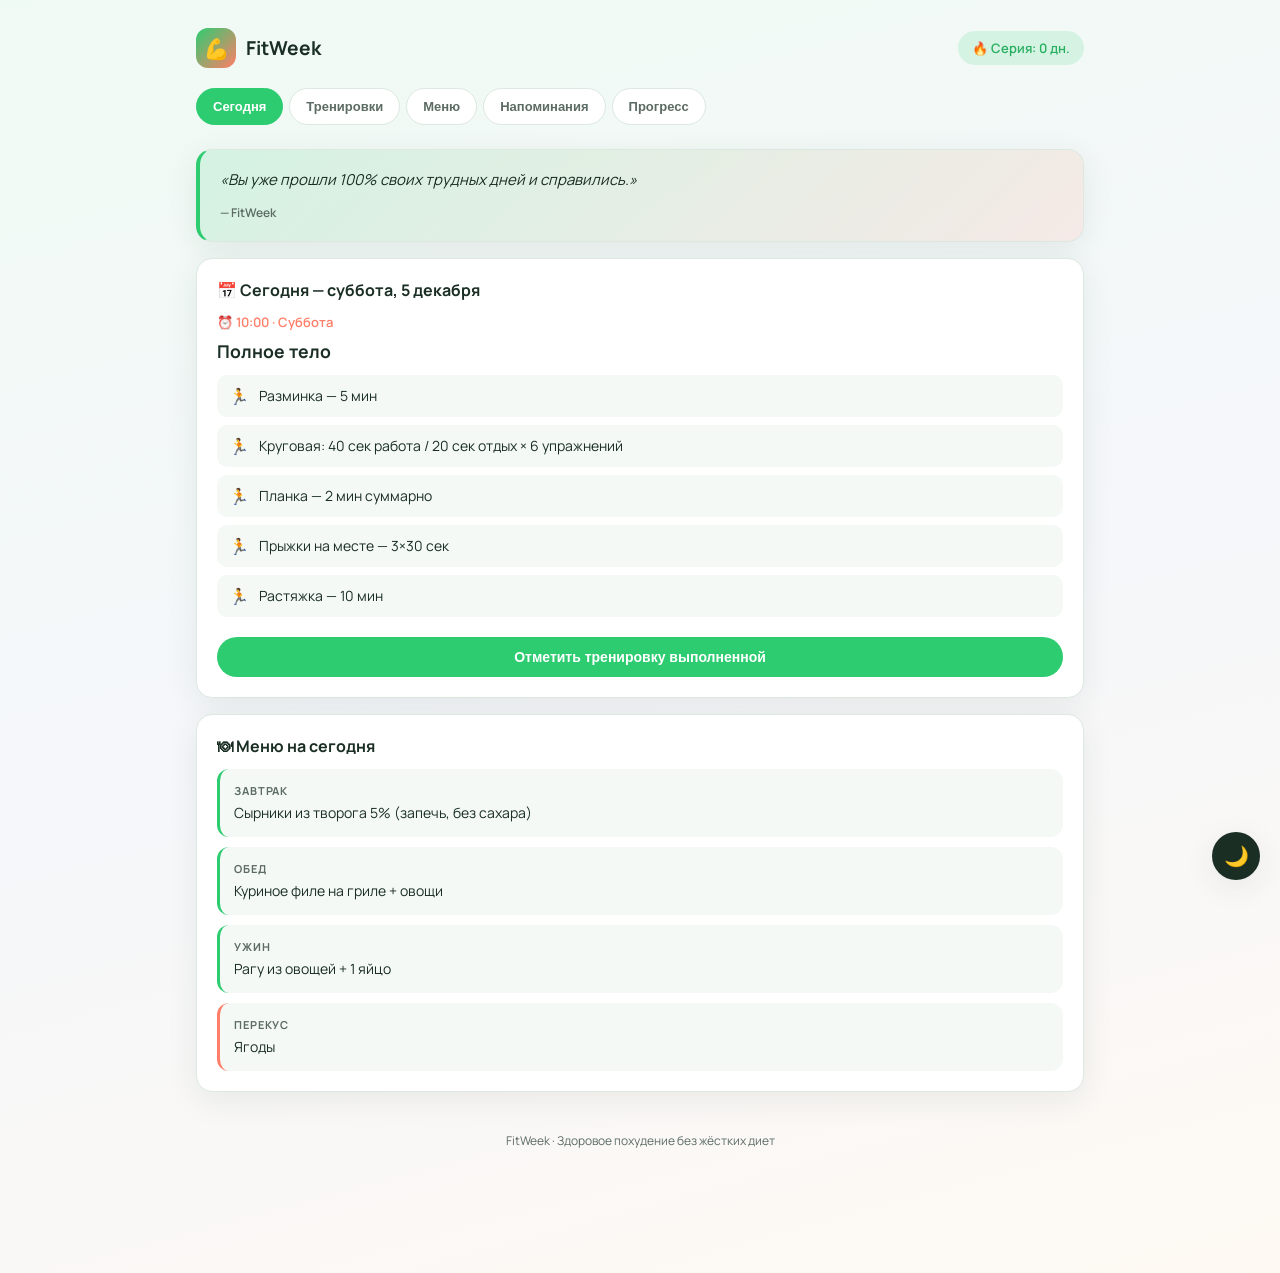
==== fit-app/index.html @ c219d65a "Создала простое руководство для худеющего" ====
<!DOCTYPE html>
<html lang="ru">
<head>
<meta charset="UTF-8">
<meta name="viewport" content="width=device-width, initial-scale=1.0">
<meta name="description" content="FitWeek — тренировки, меню и мотивация для здорового похудения">
<title>FitWeek — путь к стройности</title>
<link rel="preconnect" href="https://fonts.googleapis.com">
<link rel="preconnect" href="https://fonts.gstatic.com" crossorigin>
<link href="https://fonts.googleapis.com/css2?family=Manrope:wght@400;500;600;700&display=swap" rel="stylesheet">
<script>
(function(){
  if(localStorage.getItem("fitTheme") === "dark"){
    document.documentElement.setAttribute("data-theme","dark");
  }
})();
</script>
<style>
:root{
  --bg:linear-gradient(165deg,#f0faf4 0%,#f5f7fa 50%,#fef9f3 100%);
  --surface:#ffffff;
  --surface2:#f4f9f6;
  --text:#1a2e24;
  --text-muted:#5c6b63;
  --accent:#2ecc71;
  --accent-dark:#27ae60;
  --accent-soft:rgba(46,204,113,0.15);
  --coral:#ff7e67;
  --border:#dce8e0;
  --shadow:0 8px 32px rgba(26,46,36,0.08);
  --radius:16px;
  --font:'Manrope',system-ui,sans-serif;
  --theme-btn-bg:#1a2e24;
  --theme-btn-color:#fff;
}
html[data-theme="dark"]{
  --bg:linear-gradient(165deg,#0f1412 0%,#141a17 50%,#1a1510 100%);
  --surface:#1c2420;
  --surface2:#232b27;
  --text:#e8f0eb;
  --text-muted:#9aab9f;
  --accent:#3dd68a;
  --accent-dark:#2ecc71;
  --accent-soft:rgba(61,214,138,0.12);
  --coral:#ff9a85;
  --border:#2d3832;
  --shadow:0 8px 32px rgba(0,0,0,0.35);
  --theme-btn-bg:#e8f0eb;
  --theme-btn-color:#0f1412;
}
*{box-sizing:border-box;margin:0;padding:0}
body{
  font-family:var(--font);
  background:var(--bg);
  color:var(--text);
  min-height:100vh;
  transition:background .3s,color .3s;
}
.app{max-width:920px;margin:0 auto;padding:16px 16px 100px}
header.app-header{
  display:flex;align-items:center;justify-content:space-between;
  padding:12px 0 20px;gap:12px;flex-wrap:wrap;
}
.logo{display:flex;align-items:center;gap:10px;font-weight:700;font-size:1.2rem}
.logo-icon{
  width:40px;height:40px;border-radius:12px;
  background:linear-gradient(135deg,var(--accent),var(--coral));
  display:flex;align-items:center;justify-content:center;font-size:20px;
}
.streak-badge{
  padding:8px 14px;border-radius:999px;
  background:var(--accent-soft);font-size:13px;font-weight:600;color:var(--accent-dark);
}
nav.tabs{
  display:flex;gap:6px;overflow-x:auto;padding-bottom:4px;
  scrollbar-width:none;margin-bottom:20px;
}
nav.tabs::-webkit-scrollbar{display:none}
.tab{
  flex-shrink:0;padding:10px 16px;border-radius:999px;
  border:1px solid var(--border);background:var(--surface);
  font-size:13px;font-weight:600;cursor:pointer;color:var(--text-muted);
  transition:all .2s;
}
.tab.active{background:var(--accent);color:#fff;border-color:var(--accent)}
.panel{display:none;animation:fadeIn .35s ease}
.panel.active{display:block}
@keyframes fadeIn{from{opacity:0;transform:translateY(8px)}to{opacity:1;transform:none}}
.card{
  background:var(--surface);border:1px solid var(--border);
  border-radius:var(--radius);padding:20px;margin-bottom:16px;box-shadow:var(--shadow);
  transition:background .3s,border-color .3s;
}
.card-title{font-size:1rem;font-weight:700;margin-bottom:12px}
.motivation{
  background:linear-gradient(135deg,var(--accent-soft),rgba(255,126,103,0.12));
  border-left:4px solid var(--accent);padding:18px 20px;
  font-size:15px;line-height:1.65;font-style:italic;color:var(--text);
}
.motivation-author{display:block;margin-top:10px;font-size:12px;font-style:normal;color:var(--text-muted);font-weight:600}
.day-picker{display:flex;gap:6px;overflow-x:auto;margin-bottom:16px;padding-bottom:4px}
.day-btn{
  flex-shrink:0;min-width:44px;padding:10px 8px;border-radius:12px;
  border:1px solid var(--border);background:var(--surface2);
  text-align:center;cursor:pointer;font-size:12px;font-weight:600;
  transition:all .2s;
}
.day-btn span{display:block;font-size:10px;color:var(--text-muted);margin-top:2px}
.day-btn.active{background:var(--accent);color:#fff;border-color:var(--accent)}
.day-btn.active span{color:rgba(255,255,255,.85)}
.day-btn.done::after{content:'✓';display:block;font-size:10px;color:var(--accent)}
.workout-time{font-size:13px;color:var(--coral);font-weight:600;margin-bottom:8px}
.exercise-list{list-style:none}
.exercise-list li{
  padding:10px 12px;margin-bottom:8px;border-radius:10px;
  background:var(--surface2);font-size:14px;display:flex;align-items:center;gap:10px;
}
.exercise-list li::before{content:'🏃';font-size:16px}
.exercise-list.rest li::before{content:'🧘'}
.btn{
  display:inline-flex;align-items:center;justify-content:center;gap:8px;
  padding:12px 20px;border:none;border-radius:999px;
  font-size:14px;font-weight:600;cursor:pointer;transition:all .2s;
}
.btn-primary{background:var(--accent);color:#fff}
.btn-primary:hover{background:var(--accent-dark);transform:translateY(-1px)}
.btn-outline{background:transparent;border:1px solid var(--accent);color:var(--accent)}
.btn-block{width:100%;margin-top:12px}
.meal-grid{display:grid;gap:10px}
.meal-item{
  padding:14px;border-radius:12px;background:var(--surface2);
  border-left:3px solid var(--accent);
}
.meal-item.snack{border-left-color:var(--coral)}
.meal-label{font-size:11px;font-weight:700;text-transform:uppercase;letter-spacing:.08em;color:var(--text-muted);margin-bottom:4px}
.meal-text{font-size:14px;line-height:1.5}
.week-grid{display:grid;gap:12px}
@media(min-width:600px){.week-grid{grid-template-columns:1fr 1fr}}
.week-day-card{
  padding:16px;border-radius:14px;background:var(--surface2);
  border:1px solid var(--border);cursor:pointer;transition:all .2s;
}
.week-day-card:hover{border-color:var(--accent)}
.week-day-card h4{font-size:14px;margin-bottom:6px}
.week-day-card p{font-size:12px;color:var(--text-muted);line-height:1.5}
.reminder-row{
  display:flex;align-items:center;justify-content:space-between;
  padding:14px 0;border-bottom:1px solid var(--border);gap:12px;
}
.reminder-row:last-child{border-bottom:none}
.reminder-info h4{font-size:14px;margin-bottom:2px}
.reminder-info p{font-size:12px;color:var(--text-muted)}
.toggle{
  width:48px;height:26px;border-radius:999px;background:var(--border);
  position:relative;cursor:pointer;flex-shrink:0;transition:background .2s;
}
.toggle.on{background:var(--accent)}
.toggle::after{
  content:'';position:absolute;top:3px;left:3px;width:20px;height:20px;
  border-radius:50%;background:#fff;transition:transform .2s;box-shadow:0 2px 4px rgba(0,0,0,.15);
}
.toggle.on::after{transform:translateX(22px)}
.time-input{
  padding:8px 12px;border-radius:8px;border:1px solid var(--border);
  background:var(--surface);color:var(--text);font:inherit;font-size:14px;
}
.progress-stats{display:grid;grid-template-columns:repeat(3,1fr);gap:10px;margin-bottom:16px}
.stat-box{
  text-align:center;padding:16px 8px;border-radius:14px;
  background:var(--surface2);border:1px solid var(--border);
}
.stat-num{font-size:28px;font-weight:700;color:var(--accent);line-height:1}
.stat-label{font-size:11px;color:var(--text-muted);margin-top:4px}
.toast{
  position:fixed;bottom:88px;left:50%;transform:translateX(-50%) translateY(20px);
  max-width:90%;padding:14px 20px;border-radius:14px;
  background:var(--text);color:var(--surface);
  font-size:14px;font-weight:500;opacity:0;pointer-events:none;
  transition:all .35s;z-index:200;text-align:center;
}
.toast.show{opacity:1;transform:translateX(-50%) translateY(0)}
.theme-toggle{
  position:fixed;right:20px;bottom:20px;z-index:150;
  width:48px;height:48px;border-radius:50%;border:none;cursor:pointer;
  background:var(--theme-btn-bg);color:var(--theme-btn-color);
  font-size:20px;box-shadow:var(--shadow);
}
footer.app-footer{text-align:center;padding:24px 0;font-size:12px;color:var(--text-muted)}
</style>
</head>
<body>

<div class="app">

<header class="app-header">
  <div class="logo">
    <div class="logo-icon">💪</div>
    FitWeek
  </div>
  <div class="streak-badge" id="streakBadge">🔥 Серия: 0 дней</div>
</header>

<!-- Вкладки навигации -->
<nav class="tabs" id="tabs">
  <button type="button" class="tab active" data-panel="today">Сегодня</button>
  <button type="button" class="tab" data-panel="workouts">Тренировки</button>
  <button type="button" class="tab" data-panel="menu">Меню</button>
  <button type="button" class="tab" data-panel="reminders">Напоминания</button>
  <button type="button" class="tab" data-panel="progress">Прогресс</button>
</nav>

<!-- ===== СЕГОДНЯ ===== -->
<section class="panel active" id="panel-today">

  <div class="card motivation" id="motivationBlock">
    <span id="motivationText">Загрузка...</span>
    <span class="motivation-author" id="motivationAuthor"></span>
  </div>

  <div class="card">
    <div class="card-title">📅 Сегодня — <span id="todayDate"></span></div>
    <div id="todayWorkout"></div>
    <button type="button" class="btn btn-primary btn-block" id="markDoneBtn">Отметить тренировку выполненной</button>
  </div>

  <div class="card">
    <div class="card-title">🍽 Меню на сегодня</div>
    <div class="meal-grid" id="todayMeals"></div>
  </div>

</section>

<!-- ===== ТРЕНИРОВКИ ===== -->
<section class="panel" id="panel-workouts">

  <div class="card">
    <div class="card-title">Расписание тренировок на неделю</div>
    <div class="day-picker" id="workoutDayPicker"></div>
    <div id="workoutDetail"></div>
  </div>

  <div class="card">
    <div class="card-title">Обзор недели</div>
    <div class="week-grid" id="workoutWeek"></div>
  </div>

</section>

<!-- ===== МЕНЮ ===== -->
<section class="panel" id="panel-menu">

  <div class="card">
    <div class="card-title">Меню на неделю (~1500 ккал/день)</div>
    <div class="day-picker" id="menuDayPicker"></div>
    <div class="meal-grid" id="menuDetail"></div>
  </div>

</section>

<!-- ===== НАПОМИНАНИЯ ===== -->
<section class="panel" id="panel-reminders">

  <div class="card">
    <div class="card-title">🔔 Напоминания</div>
    <p style="font-size:13px;color:var(--text-muted);margin-bottom:16px;line-height:1.6">
      Включите уведомления браузера — приложение напомнит о тренировке, приёме пищи и подбодрит вас мотивацией.
    </p>

    <div class="reminder-row">
      <div class="reminder-info">
        <h4>Утренняя мотивация</h4>
        <p>Мотивирующая фраза и настрой на день</p>
      </div>
      <input type="time" class="time-input" id="timeMotivation" value="07:30">
      <div class="toggle on" data-key="motivation" role="switch" aria-checked="true"></div>
    </div>

    <div class="reminder-row">
      <div class="reminder-info">
        <h4>Тренировка</h4>
        <p>Напоминание начать занятие</p>
      </div>
      <input type="time" class="time-input" id="timeWorkout" value="08:00">
      <div class="toggle on" data-key="workout" role="switch" aria-checked="true"></div>
    </div>

    <div class="reminder-row">
      <div class="reminder-info">
        <h4>Завтрак</h4>
        <p>Не пропустите первый приём пищи</p>
      </div>
      <input type="time" class="time-input" id="timeBreakfast" value="08:30">
      <div class="toggle on" data-key="breakfast" role="switch" aria-checked="true"></div>
    </div>

    <div class="reminder-row">
      <div class="reminder-info">
        <h4>Обед</h4>
        <p>Сбалансированный обед</p>
      </div>
      <input type="time" class="time-input" id="timeLunch" value="13:00">
      <div class="toggle on" data-key="lunch" role="switch" aria-checked="true"></div>
    </div>

    <div class="reminder-row">
      <div class="reminder-info">
        <h4>Ужин</h4>
        <p>Лёгкий ужин за 3 часа до сна</p>
      </div>
      <input type="time" class="time-input" id="timeDinner" value="19:00">
      <div class="toggle on" data-key="dinner" role="switch" aria-checked="true"></div>
    </div>

    <div class="reminder-row">
      <div class="reminder-info">
        <h4>Вода</h4>
        <p>Выпейте стакан воды</p>
      </div>
      <input type="time" class="time-input" id="timeWater" value="11:00">
      <div class="toggle on" data-key="water" role="switch" aria-checked="true"></div>
    </div>

    <button type="button" class="btn btn-primary btn-block" id="enableNotifyBtn">Разрешить уведомления</button>
  </div>

</section>

<!-- ===== ПРОГРЕСС ===== -->
<section class="panel" id="panel-progress">

  <div class="card">
    <div class="card-title">📊 Ваш прогресс</div>
    <div class="progress-stats">
      <div class="stat-box">
        <div class="stat-num" id="statStreak">0</div>
        <div class="stat-label">дней подряд</div>
      </div>
      <div class="stat-box">
        <div class="stat-num" id="statWorkouts">0</div>
        <div class="stat-label">тренировок</div>
      </div>
      <div class="stat-box">
        <div class="stat-num" id="statWeek">0/7</div>
        <div class="stat-label">на этой неделе</div>
      </div>
    </div>
    <p style="font-size:13px;color:var(--text-muted);line-height:1.6;text-align:center">
      Каждый шаг приближает вас к цели. Главное — регулярность, а не идеальность.
    </p>
  </div>

  <div class="card">
    <div class="card-title">Календарь выполненных тренировок</div>
    <div class="day-picker" id="progressDays"></div>
  </div>

</section>

<footer class="app-footer">FitWeek · Здоровое похудение без жёстких диет</footer>

</div>

<div class="toast" id="toast"></div>
<button type="button" class="theme-toggle" id="themeToggle" aria-label="Тема">🌙</button>

<script>
/* =============================================
   ДАННЫЕ: тренировки и меню на неделю
   ============================================= */

const DAYS = ["mon","tue","wed","thu","fri","sat","sun"];
const DAY_NAMES = {mon:"Пн",tue:"Вт",wed:"Ср",thu:"Чт",fri:"Пт",sat:"Сб",sun:"Вс"};
const DAY_FULL  = {mon:"Понедельник",tue:"Вторник",wed:"Среда",thu:"Четверг",fri:"Пятница",sat:"Суббота",sun:"Воскресенье"};

const WORKOUTS = {
  mon: { title:"Кардио + пресс", time:"08:00", type:"cardio",
    exercises:["Разминка — 5 мин ходьбы на месте","Скакалка — 3×2 мин (отдых 1 мин)","Бёрпи — 3×10","Планка — 3×40 сек","Растяжка — 5 мин"] },
  tue: { title:"Силовая (верх тела)", time:"08:00", type:"strength",
    exercises:["Разминка — 5 мин","Отжимания — 4×12","Обратные отжимания — 3×10","Планка с касанием плеч — 3×20","Гантели/бутылки — 3×15","Растяжка — 5 мин"] },
  wed: { title:"Активный отдых", time:"09:00", type:"rest",
    exercises:["Прогулка 30–40 мин в быстром темпе","10 мин йоги или растяжки","Дыхательные упражнения — 5 мин"] },
  thu: { title:"Кардио интервалы", time:"08:00", type:"cardio",
    exercises:["Разминка — 5 мин","Бег/ходьба: 1 мин быстро / 1 мин медленно × 10","Приседания — 3×20","Велосипед — 3×20","Растяжка — 5 мин"] },
  fri: { title:"Силовая (низ тела)", time:"08:00", type:"strength",
    exercises:["Разминка — 5 мин","Приседания — 4×15","Выпады — 3×12 на ногу","Ягодичный мост — 3×20","Подъём на носки — 3×20","Растяжка — 5 мин"] },
  sat: { title:"Полное тело", time:"10:00", type:"cardio",
    exercises:["Разминка — 5 мин","Круговая: 40 сек работа / 20 сек отдых × 6 упражнений","Планка — 2 мин суммарно","Прыжки на месте — 3×30 сек","Растяжка — 10 мин"] },
  sun: { title:"Восстановление", time:"10:00", type:"rest",
    exercises:["Лёгкая прогулка 20–30 мин","Йога или пилатес — 20 мин","Медитация — 5 мин"] }
};

const MENU = {
  mon: { breakfast:"Овсянка на воде + ягоды + чай", lunch:"Куриная грудка 150 г, гречка, салат из огурцов и помидоров", dinner:"Тушёная рыба + тушёные овощи", snack:"Яблоко + горсть миндаля" },
  tue: { breakfast:"Омлет из 2 яиц + зелень + цельнозерновой хлеб", lunch:"Индейка 150 г + бурый рис + капустный салат", dinner:"Творог 5% 150 г + огурец", snack:"Греческий йогурт без сахара" },
  wed: { breakfast:"Смузи: банан, шпинат, кефир 1%", lunch:"Суп-пюре из тыквы + кусок цельнозернового хлеба", dinner:"Куриный салат с авокадо", snack:"Морковь + хумус" },
  thu: { breakfast:"Творожная запеканка без сахара + ягоды", lunch:"Говядина тушёная 120 г + quinoa + овощи на пару", dinner:"Омлет + салат из зелени", snack:"Киви + 10 г орехов" },
  fri: { breakfast:"Гречка + варёное яйцо + огурец", lunch:"Запечённая рыба + салат «Греческий»", dinner:"Кефир 1% + салат из белокочанной капусты", snack:"Груша" },
  sat: { breakfast:"Сырники из творога 5% (запечь, без сахара)", lunch:"Куриное филе на гриле + овощи", dinner:"Рагу из овощей + 1 яйцо", snack:"Ягоды" },
  sun: { breakfast:"Авокадо-тост на цельнозерновом хлебе + яйцо", lunch:"Лёгкий суп + салат", dinner:"Творог 150 г + зелень", snack:"Апельсин" }
};

const MOTIVATIONS = [
  { text:"Вы не обязаны быть идеальными. Вы обязаны быть последовательными.", author:"Неизвестный автор" },
  { text:"Каждая тренировка — это голосование за ту версию себя, которой вы хотите стать.", author:"Джеймс Клир" },
  { text:"Маленький прогресс каждый день складывается в большой результат.", author:"FitWeek" },
  { text:"Ваше тело может всё. Это голова нуждается в убеждении.", author:"FitWeek" },
  { text:"Не сравнивайте себя с другими. Сравнивайте себя с собой вчерашним.", author:"FitWeek" },
  { text:"Похудение — это марафон, а не спринт. Дышите и идите дальше.", author:"FitWeek" },
  { text:"Сегодняшние усилия — завтрашняя уверенность.", author:"FitWeek" },
  { text:"Один день без тренировки — не катастрофа. Катастрофа — бросить навсегда.", author:"FitWeek" },
  { text:"Вы уже прошли 100% своих трудных дней и справились.", author:"FitWeek" },
  { text:"Здоровая еда — это не наказание, а инвестиция в себя.", author:"FitWeek" },
  { text:"Сила не в том, чтобы никогда не падать, а в том, чтобы подниматься.", author:"Конфуций" },
  { text:"Начните там, где вы есть. Используйте то, что у вас есть. Делайте что можете.", author:"Арthur Ashe" },
  { text:"Дисциплина — это мост между целями и результатами.", author:"FitWeek" },
  { text:"Каждый стакан воды — маленькая победа.", author:"FitWeek" }
];

const REMINDER_MSG = {
  motivation:"🌅 Доброе утро! Новый день — новая возможность стать лучше!",
  workout:"💪 Пора на тренировку! Тело скажет вам спасибо.",
  breakfast:"🥣 Время завтрака! Здоровый старт дня — залог энергии.",
  lunch:"🥗 Обед! Не пропускайте — метаболизм работает лучше.",
  dinner:"🍽 Лёгкий ужин. Питайтесь за 3 часа до сна.",
  water:"💧 Выпейте стакан воды! Гидратация ускоряет метаболизм."
};

/* =============================================
   УТИЛИТЫ
   ============================================= */

function getTodayKey(){
  const d = new Date().getDay();
  return DAYS[d === 0 ? 6 : d - 1];
}

function formatDate(){
  return new Date().toLocaleDateString("ru-RU",{weekday:"long",day:"numeric",month:"long"});
}

function loadState(){
  try{
    return JSON.parse(localStorage.getItem("fitWeekState")) || {done:{},streak:0,lastDoneDate:null,totalWorkouts:0};
  }catch(e){
    return {done:{},streak:0,lastDoneDate:null,totalWorkouts:0};
  }
}

function saveState(s){
  localStorage.setItem("fitWeekState",JSON.stringify(s));
}

function showToast(msg){
  const t = document.getElementById("toast");
  t.textContent = msg;
  t.classList.add("show");
  setTimeout(()=>t.classList.remove("show"),3500);
}

function randomMotivation(){
  const m = MOTIVATIONS[Math.floor(Math.random()*MOTIVATIONS.length)];
  document.getElementById("motivationText").textContent = "«" + m.text + "»";
  document.getElementById("motivationAuthor").textContent = "— " + m.author;
  return m.text;
}

/* =============================================
   ОТРИСОВКА
   ============================================= */

function renderWorkout(dayKey, containerId){
  const w = WORKOUTS[dayKey];
  const isRest = w.type === "rest";
  const el = document.getElementById(containerId);
  el.innerHTML = `
    <div class="workout-time">⏰ ${w.time} · ${DAY_FULL[dayKey]}</div>
    <h3 style="margin-bottom:12px;font-size:1.1rem">${w.title}</h3>
    <ul class="exercise-list${isRest?" rest":""}">
      ${w.exercises.map(e=>`<li>${e}</li>`).join("")}
    </ul>`;
}

function renderMeals(dayKey, containerId){
  const m = MENU[dayKey];
  const el = document.getElementById(containerId);
  el.innerHTML = `
    <div class="meal-item"><div class="meal-label">Завтрак</div><div class="meal-text">${m.breakfast}</div></div>
    <div class="meal-item"><div class="meal-label">Обед</div><div class="meal-text">${m.lunch}</div></div>
    <div class="meal-item"><div class="meal-label">Ужин</div><div class="meal-text">${m.dinner}</div></div>
    <div class="meal-item snack"><div class="meal-label">Перекус</div><div class="meal-text">${m.snack}</div></div>`;
}

function buildDayPicker(containerId, onSelect, selectedKey){
  const state = loadState();
  const el = document.getElementById(containerId);
  el.innerHTML = DAYS.map(d=>`
    <button type="button" class="day-btn${d===selectedKey?" active":""}${state.done[d]?" done":""}" data-day="${d}">
      ${DAY_NAMES[d]}<span>${WORKOUTS[d].title.split(" ")[0]}</span>
    </button>`).join("");
  el.querySelectorAll(".day-btn").forEach(btn=>{
    btn.addEventListener("click",()=>onSelect(btn.dataset.day));
  });
}

function updateProgress(){
  const state = loadState();
  const weekDone = DAYS.filter(d=>state.done[d]).length;
  document.getElementById("statStreak").textContent = state.streak;
  document.getElementById("statWorkouts").textContent = state.totalWorkouts;
  document.getElementById("statWeek").textContent = weekDone + "/7";
  document.getElementById("streakBadge").textContent = "🔥 Серия: " + state.streak + " дн.";
  const pd = document.getElementById("progressDays");
  pd.innerHTML = DAYS.map(d=>`
    <div class="day-btn${state.done[d]?" active done":""}" style="cursor:default">
      ${DAY_NAMES[d]}<span>${state.done[d]?"✓ готово":"—"}</span>
    </div>`).join("");
}

function markWorkoutDone(){
  const state = loadState();
  const today = getTodayKey();
  if(state.done[today]){
    showToast("Тренировка уже отмечена сегодня! 💪");
    return;
  }
  state.done[today] = true;
  state.totalWorkouts = (state.totalWorkouts||0) + 1;
  const todayStr = new Date().toDateString();
  if(state.lastDoneDate){
    const yesterday = new Date();
    yesterday.setDate(yesterday.getDate()-1);
    if(state.lastDoneDate === yesterday.toDateString()){
      state.streak = (state.streak||0) + 1;
    } else if(state.lastDoneDate !== todayStr){
      state.streak = 1;
    }
  } else {
    state.streak = 1;
  }
  state.lastDoneDate = todayStr;
  saveState(state);
  updateProgress();
  selectWorkoutDay(today);
  showToast("Отлично! Тренировка выполнена 🎉");
  randomMotivation();
}

/* =============================================
   ВКЛАДКИ
   ============================================= */

document.getElementById("tabs").addEventListener("click",e=>{
  const tab = e.target.closest(".tab");
  if(!tab) return;
  document.querySelectorAll(".tab").forEach(t=>t.classList.remove("active"));
  document.querySelectorAll(".panel").forEach(p=>p.classList.remove("active"));
  tab.classList.add("active");
  document.getElementById("panel-"+tab.dataset.panel).classList.add("active");
});

/* =============================================
   НАПОМИНАНИЯ
   ============================================= */

function loadReminders(){
  try{
    return JSON.parse(localStorage.getItem("fitReminders")) || null;
  }catch(e){return null;}
}

function saveReminders(data){
  localStorage.setItem("fitReminders",JSON.stringify(data));
}

function getReminderSettings(){
  const saved = loadReminders();
  const defaults = {
    motivation:{on:true,time:"07:30"},
    workout:{on:true,time:"08:00"},
    breakfast:{on:true,time:"08:30"},
    lunch:{on:true,time:"13:00"},
    dinner:{on:true,time:"19:00"},
    water:{on:true,time:"11:00"}
  };
  if(!saved) return defaults;
  return Object.assign(defaults,saved);
}

function initRemindersUI(){
  const s = getReminderSettings();
  Object.keys(s).forEach(key=>{
    const toggle = document.querySelector('.toggle[data-key="'+key+'"]');
    const timeEl = document.getElementById("time"+key.charAt(0).toUpperCase()+key.slice(1));
    if(toggle){ toggle.classList.toggle("on",s[key].on); toggle.setAttribute("aria-checked",s[key].on); }
    if(timeEl) timeEl.value = s[key].time;
  });
}

document.querySelectorAll(".toggle").forEach(t=>{
  t.addEventListener("click",()=>{
    t.classList.toggle("on");
    t.setAttribute("aria-checked",t.classList.contains("on"));
    persistReminders();
  });
});

document.querySelectorAll(".time-input").forEach(inp=>{
  inp.addEventListener("change",persistReminders);
});

function persistReminders(){
  const keys = ["motivation","workout","breakfast","lunch","dinner","water"];
  const data = {};
  keys.forEach(key=>{
    const toggle = document.querySelector('.toggle[data-key="'+key+'"]');
    const timeEl = document.getElementById("time"+key.charAt(0).toUpperCase()+key.slice(1));
    data[key] = { on: toggle.classList.contains("on"), time: timeEl ? timeEl.value : "08:00" };
  });
  saveReminders(data);
}

const firedToday = {};

function checkReminders(){
  const now = new Date();
  const hhmm = String(now.getHours()).padStart(2,"0")+":"+String(now.getMinutes()).padStart(2,"0");
  const dateKey = now.toDateString();
  const settings = getReminderSettings();

  Object.keys(settings).forEach(key=>{
    if(!settings[key].on) return;
    if(settings[key].time !== hhmm) return;
    const fireKey = dateKey+"_"+key;
    if(firedToday[fireKey]) return;
    firedToday[fireKey] = true;

    let msg = REMINDER_MSG[key];
    if(key === "motivation"){
      const m = MOTIVATIONS[Math.floor(Math.random()*MOTIVATIONS.length)];
      msg = "🌅 " + m.text;
    }
    if(key === "workout"){
      const w = WORKOUTS[getTodayKey()];
      msg = "💪 " + w.title + " — пора начинать!";
    }

    showToast(msg);
    if(Notification.permission === "granted"){
      new Notification("FitWeek", { body: msg, icon: "💪" });
    }
  });
}

document.getElementById("enableNotifyBtn").addEventListener("click",()=>{
  if(!("Notification" in window)){
    showToast("Браузер не поддерживает уведомления");
    return;
  }
  Notification.requestPermission().then(p=>{
    showToast(p==="granted" ? "Уведомления включены! 🔔" : "Разрешите уведомления в настройках браузера");
  });
});

/* =============================================
   ТЕМА
   ============================================= */

const themeToggle = document.getElementById("themeToggle");
function updateThemeIcon(){
  themeToggle.textContent = document.documentElement.getAttribute("data-theme")==="dark" ? "☀️" : "🌙";
}
themeToggle.addEventListener("click",()=>{
  const dark = document.documentElement.getAttribute("data-theme")==="dark";
  if(dark){ document.documentElement.removeAttribute("data-theme"); localStorage.setItem("fitTheme","light"); }
  else { document.documentElement.setAttribute("data-theme","dark"); localStorage.setItem("fitTheme","dark"); }
  updateThemeIcon();
});

/* =============================================
   СТАРТ
   ============================================= */

const today = getTodayKey();
document.getElementById("todayDate").textContent = formatDate();
randomMotivation();
renderWorkout(today,"todayWorkout");
renderMeals(today,"todayMeals");
document.getElementById("markDoneBtn").addEventListener("click",markWorkoutDone);

let selectedWorkoutDay = today;
function selectWorkoutDay(d){
  selectedWorkoutDay = d;
  renderWorkout(d,"workoutDetail");
  buildDayPicker("workoutDayPicker",selectWorkoutDay,d);
}
buildDayPicker("workoutDayPicker",selectWorkoutDay,today);
selectWorkoutDay(today);

document.getElementById("workoutWeek").innerHTML = DAYS.map(d=>`
  <div class="week-day-card" data-day="${d}">
    <h4>${DAY_FULL[d]} — ${WORKOUTS[d].title}</h4>
    <p>${WORKOUTS[d].exercises[0]}… · ${WORKOUTS[d].time}</p>
  </div>`).join("");
document.querySelectorAll(".week-day-card").forEach(c=>{
  c.addEventListener("click",()=>{
    document.querySelectorAll(".tab").forEach(t=>t.classList.remove("active"));
    document.querySelectorAll(".panel").forEach(p=>p.classList.remove("active"));
    document.querySelector('.tab[data-panel="workouts"]').classList.add("active");
    document.getElementById("panel-workouts").classList.add("active");
    selectWorkoutDay(c.dataset.day);
  });
});

let selectedMenuDay = today;
function selectMenuDay(d){
  selectedMenuDay = d;
  renderMeals(d,"menuDetail");
  buildDayPicker("menuDayPicker",selectMenuDay,d);
}
buildDayPicker("menuDayPicker",selectMenuDay,today);
selectMenuDay(today);

initRemindersUI();
updateProgress();
updateThemeIcon();
setInterval(checkReminders,30000);
checkReminders();
</script>
</body>
</html>
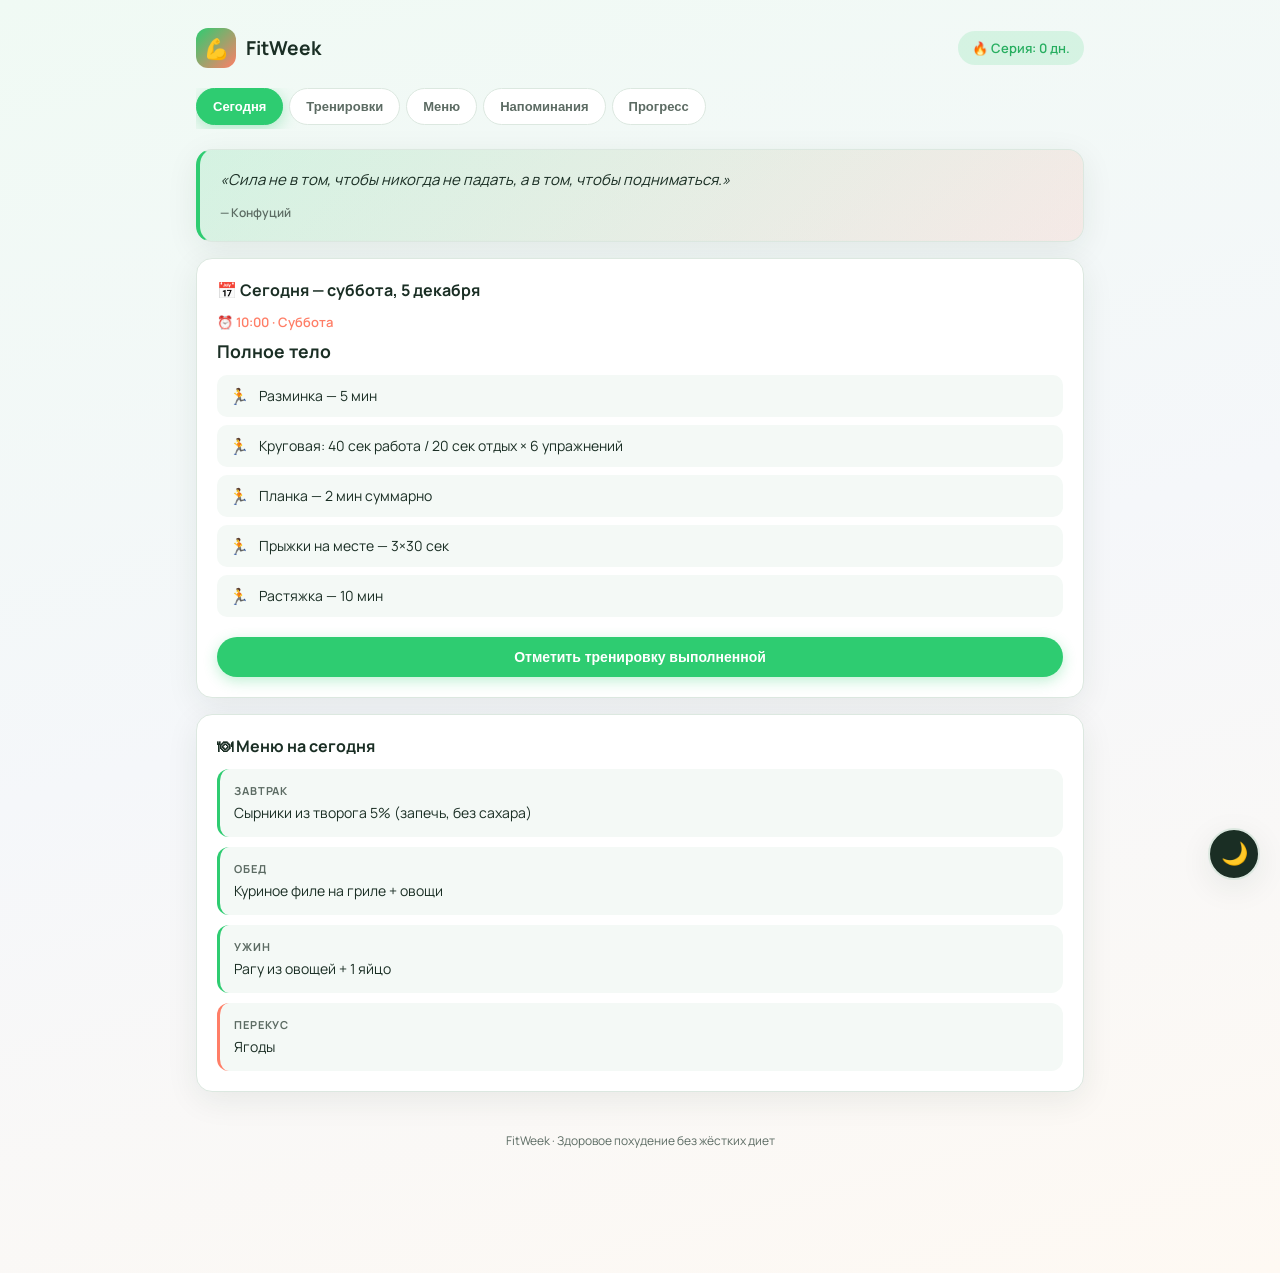
==== commit 259a6d8e: "Добавила темный фон и анимацию" ====
--- a/fit-app/index.html
+++ b/fit-app/index.html
@@ -80,9 +80,19 @@
   flex-shrink:0;padding:10px 16px;border-radius:999px;
   border:1px solid var(--border);background:var(--surface);
   font-size:13px;font-weight:600;cursor:pointer;color:var(--text-muted);
-  transition:all .2s;
-}
-.tab.active{background:var(--accent);color:#fff;border-color:var(--accent)}
+  transition:transform .2s,background .25s,color .25s,border-color .25s,box-shadow .25s;
+}
+.tab:hover:not(.active){
+  transform:translateY(-2px);
+  border-color:var(--accent);
+  color:var(--accent);
+  box-shadow:0 4px 12px rgba(46,204,113,.15);
+}
+.tab:active{transform:translateY(0) scale(.97)}
+.tab.active{
+  background:var(--accent);color:#fff;border-color:var(--accent);
+  box-shadow:0 4px 16px rgba(46,204,113,.35);
+}
 .panel{display:none;animation:fadeIn .35s ease}
 .panel.active{display:block}
 @keyframes fadeIn{from{opacity:0;transform:translateY(8px)}to{opacity:1;transform:none}}
@@ -103,8 +113,10 @@
   flex-shrink:0;min-width:44px;padding:10px 8px;border-radius:12px;
   border:1px solid var(--border);background:var(--surface2);
   text-align:center;cursor:pointer;font-size:12px;font-weight:600;
-  transition:all .2s;
-}
+  transition:transform .2s,background .25s,border-color .25s,box-shadow .25s,color .25s;
+}
+.day-btn:hover:not(.active){transform:scale(1.06);border-color:var(--accent)}
+.day-btn:active{transform:scale(.95)}
 .day-btn span{display:block;font-size:10px;color:var(--text-muted);margin-top:2px}
 .day-btn.active{background:var(--accent);color:#fff;border-color:var(--accent)}
 .day-btn.active span{color:rgba(255,255,255,.85)}
@@ -120,11 +132,29 @@
 .btn{
   display:inline-flex;align-items:center;justify-content:center;gap:8px;
   padding:12px 20px;border:none;border-radius:999px;
-  font-size:14px;font-weight:600;cursor:pointer;transition:all .2s;
-}
-.btn-primary{background:var(--accent);color:#fff}
-.btn-primary:hover{background:var(--accent-dark);transform:translateY(-1px)}
+  font-size:14px;font-weight:600;cursor:pointer;
+  position:relative;overflow:hidden;
+  transition:transform .2s,background .25s,box-shadow .25s,border-color .25s,color .25s;
+}
+.btn::after{
+  content:'';position:absolute;inset:0;border-radius:inherit;
+  background:radial-gradient(circle,rgba(255,255,255,.35) 0%,transparent 70%);
+  opacity:0;transform:scale(0);transition:opacity .4s,transform .4s;
+}
+.btn:active::after{opacity:1;transform:scale(2.5);transition:opacity 0s,transform 0s}
+.btn-primary{
+  background:var(--accent);color:#fff;
+  box-shadow:0 4px 14px rgba(46,204,113,.3);
+}
+.btn-primary:hover{
+  background:var(--accent-dark);
+  transform:translateY(-2px);
+  box-shadow:0 6px 20px rgba(46,204,113,.4);
+}
+.btn-primary:active{transform:translateY(0) scale(.97);box-shadow:0 2px 8px rgba(46,204,113,.25)}
 .btn-outline{background:transparent;border:1px solid var(--accent);color:var(--accent)}
+.btn-outline:hover{background:var(--accent-soft);transform:translateY(-2px)}
+.btn-outline:active{transform:translateY(0) scale(.97)}
 .btn-block{width:100%;margin-top:12px}
 .meal-grid{display:grid;gap:10px}
 .meal-item{
@@ -138,9 +168,15 @@
 @media(min-width:600px){.week-grid{grid-template-columns:1fr 1fr}}
 .week-day-card{
   padding:16px;border-radius:14px;background:var(--surface2);
-  border:1px solid var(--border);cursor:pointer;transition:all .2s;
-}
-.week-day-card:hover{border-color:var(--accent)}
+  border:1px solid var(--border);cursor:pointer;
+  transition:transform .2s,border-color .25s,box-shadow .25s;
+}
+.week-day-card:hover{
+  border-color:var(--accent);
+  transform:translateY(-3px);
+  box-shadow:0 6px 20px rgba(46,204,113,.12);
+}
+.week-day-card:active{transform:translateY(-1px) scale(.98)}
 .week-day-card h4{font-size:14px;margin-bottom:6px}
 .week-day-card p{font-size:12px;color:var(--text-muted);line-height:1.5}
 .reminder-row{
@@ -181,9 +217,27 @@
 .toast.show{opacity:1;transform:translateX(-50%) translateY(0)}
 .theme-toggle{
   position:fixed;right:20px;bottom:20px;z-index:150;
-  width:48px;height:48px;border-radius:50%;border:none;cursor:pointer;
-  background:var(--theme-btn-bg);color:var(--theme-btn-color);
-  font-size:20px;box-shadow:var(--shadow);
+  width:52px;height:52px;border-radius:50%;border:2px solid var(--border);
+  cursor:pointer;background:var(--theme-btn-bg);color:var(--theme-btn-color);
+  font-size:22px;box-shadow:var(--shadow);
+  display:flex;align-items:center;justify-content:center;
+  transition:transform .3s,box-shadow .3s,border-color .3s,background .3s;
+}
+.theme-toggle:hover{
+  transform:scale(1.1) rotate(15deg);
+  box-shadow:0 8px 24px rgba(46,204,113,.25);
+  border-color:var(--accent);
+}
+.theme-toggle:active{transform:scale(.95) rotate(0deg)}
+.theme-toggle.spin{animation:themeSpin .5s ease}
+@keyframes themeSpin{
+  from{transform:rotate(0deg) scale(1)}
+  50%{transform:rotate(180deg) scale(1.15)}
+  to{transform:rotate(360deg) scale(1)}
+}
+@media(prefers-reduced-motion:reduce){
+  .tab,.day-btn,.btn,.week-day-card,.theme-toggle{transition:none}
+  .theme-toggle.spin,.panel{animation:none}
 }
 footer.app-footer{text-align:center;padding:24px 0;font-size:12px;color:var(--text-muted)}
 </style>
@@ -670,6 +724,10 @@
   themeToggle.textContent = document.documentElement.getAttribute("data-theme")==="dark" ? "☀️" : "🌙";
 }
 themeToggle.addEventListener("click",()=>{
+  themeToggle.classList.remove("spin");
+  void themeToggle.offsetWidth;
+  themeToggle.classList.add("spin");
+  themeToggle.addEventListener("animationend",()=>themeToggle.classList.remove("spin"),{once:true});
   const dark = document.documentElement.getAttribute("data-theme")==="dark";
   if(dark){ document.documentElement.removeAttribute("data-theme"); localStorage.setItem("fitTheme","light"); }
   else { document.documentElement.setAttribute("data-theme","dark"); localStorage.setItem("fitTheme","dark"); }
